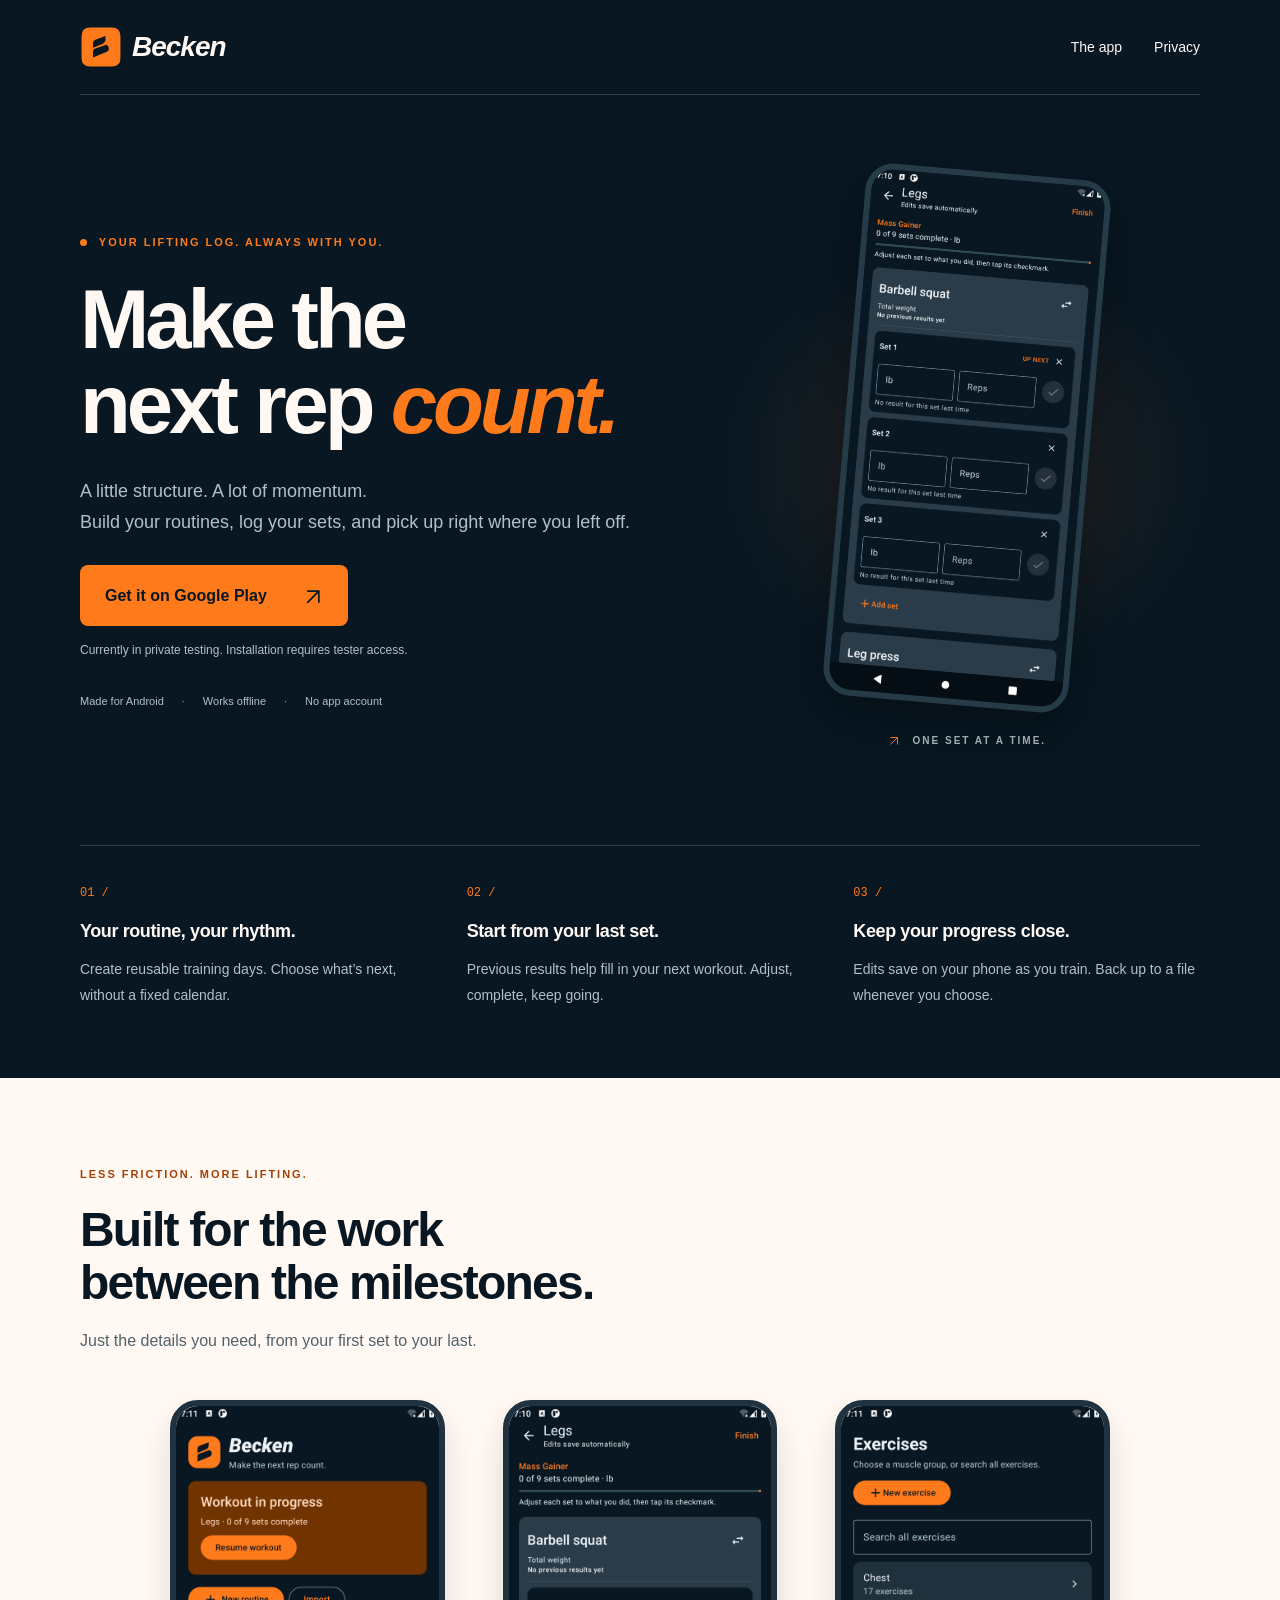
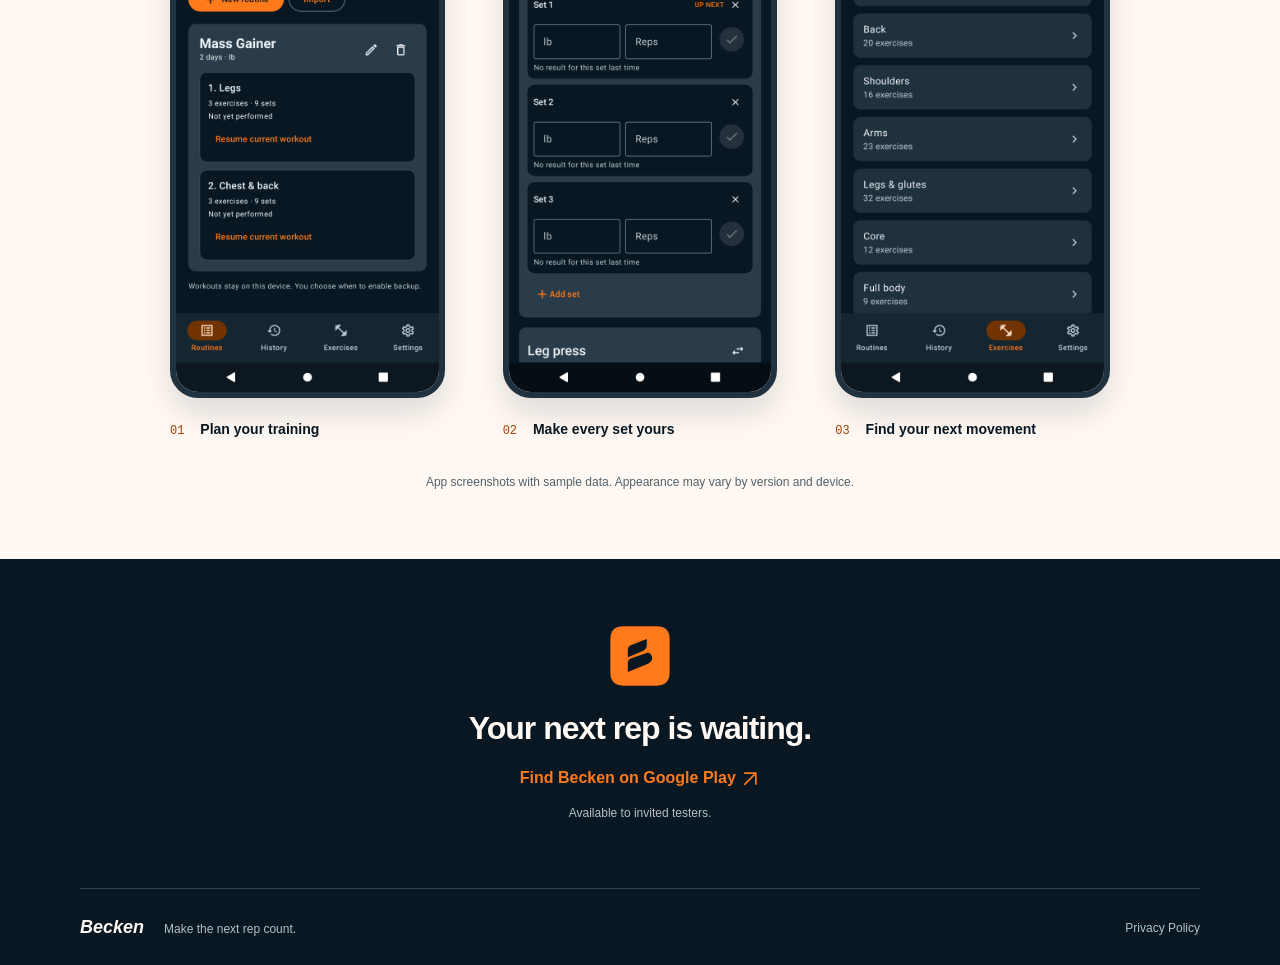
==== index.html @ ecee0c38 "Create branded Becken landing page and privacy policy" ====
<!doctype html>
<html lang="en">
<head>
  <meta charset="utf-8">
  <meta name="viewport" content="width=device-width, initial-scale=1">
  <meta name="theme-color" content="#081722">
  <title>Becken — Make the next rep count.</title>
  <meta name="description" content="Your routines. Your progress. Becken is a native Android lifting log that keeps your training close, even when you're offline.">
  <link rel="canonical" href="https://becken.app/">
  <meta property="og:title" content="Becken — Make the next rep count.">
  <meta property="og:description" content="An offline-first lifting log for Android. Build your routines, log your sets, and pick up where you left off.">
  <meta property="og:type" content="website">
  <meta property="og:url" content="https://becken.app/">
  <meta property="og:image" content="https://becken.app/assets/social.png">
  <link rel="icon" href="assets/logo.svg" type="image/svg+xml">
  <link rel="stylesheet" href="styles.css">
</head>
<body>
  <a class="skip-link" href="#main">Skip to content</a>
  <header class="site-header wrap">
    <a class="brand" href="./" aria-label="Becken home"><img src="assets/logo.svg" width="42" height="42" alt=""><span>Becken</span></a>
    <nav aria-label="Main navigation"><a href="#screenshots">The app</a><a href="privacy/">Privacy</a></nav>
  </header>
  <main id="main">
    <section class="hero wrap" aria-labelledby="headline">
      <div class="hero-copy">
        <p class="eyebrow"><span class="dot"></span> YOUR LIFTING LOG. ALWAYS WITH YOU.</p>
        <h1 id="headline">Make the<br>next rep <em>count.</em></h1>
        <p class="intro">A little structure. A lot of momentum.<br>Build your routines, log your sets, and pick up right where you left off.</p>
        <a class="button" href="https://play.google.com/store/apps/details?id=app.becken.android">Get it on Google Play <span aria-hidden="true"><svg class="arrow" viewBox="0 0 24 24" width="20" height="20" fill="none" stroke="currentColor" stroke-width="2" aria-hidden="true"><path d="M5 19 19 5M5 5h14v14"/></svg></span></a>
        <p class="availability">Currently in private testing. Installation requires tester access.</p>
        <div class="hero-details"><span>Made for Android</span><span>Works offline</span><span>No app account</span></div>
      </div>
      <div class="hero-visual">
        <div class="orbit" aria-hidden="true"></div>
        <img class="phone hero-phone" src="assets/screenshots/workout.png" width="1280" height="2856" alt="Becken workout screen showing barbell squat sets with weight and rep inputs" fetchpriority="high">
        <p class="visual-caption"><span aria-hidden="true"><svg class="arrow" viewBox="0 0 24 24" width="20" height="20" fill="none" stroke="currentColor" stroke-width="2" aria-hidden="true"><path d="M5 19 19 5M5 5h14v14"/></svg></span> ONE SET AT A TIME.</p>
      </div>
    </section>
    <section class="principles wrap" aria-label="Built around your training">
      <div><span class="number">01 /</span><h2>Your routine, your rhythm.</h2><p>Create reusable training days. Choose what’s next, without a fixed calendar.</p></div>
      <div><span class="number">02 /</span><h2>Start from your last set.</h2><p>Previous results help fill in your next workout. Adjust, complete, keep going.</p></div>
      <div><span class="number">03 /</span><h2>Keep your progress close.</h2><p>Edits save on your phone as you train. Back up to a file whenever you choose.</p></div>
    </section>
    <section class="app-section" id="screenshots" aria-labelledby="app-title">
      <div class="wrap">
        <div class="section-heading"><p class="eyebrow">LESS FRICTION. MORE LIFTING.</p><h2 id="app-title">Built for the work<br>between the milestones.</h2><p>Just the details you need, from your first set to your last.</p></div>
        <div class="screenshots">
          <figure><a href="assets/screenshots/routines.png" aria-label="View full-size routines screenshot"><img class="phone" src="assets/screenshots/routines.png" alt="Becken routines screen with reusable training days" width="1280" height="2856" loading="lazy"></a><figcaption><span>01</span> Plan your training</figcaption></figure>
          <figure><a href="assets/screenshots/workout.png" aria-label="View full-size workout screenshot"><img class="phone" src="assets/screenshots/workout.png" alt="Becken workout screen for logging weights and reps, set by set" width="1280" height="2856" loading="lazy"></a><figcaption><span>02</span> Make every set yours</figcaption></figure>
          <figure><a href="assets/screenshots/exercises.png" aria-label="View full-size exercise library screenshot"><img class="phone" src="assets/screenshots/exercises.png" alt="Becken exercise library organized by muscle group" width="1280" height="2856" loading="lazy"></a><figcaption><span>03</span> Find your next movement</figcaption></figure>
        </div>
        <p class="screenshot-note">App screenshots with sample data. Appearance may vary by version and device.</p>
      </div>
    </section>
    <section class="closing wrap"><img src="assets/logo.svg" alt="" width="64" height="64"><h2>Your next rep is waiting.</h2><a class="text-link" href="https://play.google.com/store/apps/details?id=app.becken.android">Find Becken on Google Play <span aria-hidden="true"><svg class="arrow" viewBox="0 0 24 24" width="20" height="20" fill="none" stroke="currentColor" stroke-width="2" aria-hidden="true"><path d="M5 19 19 5M5 5h14v14"/></svg></span></a><p class="availability">Available to invited testers.</p></section>
  </main>
  <footer class="site-footer wrap"><span class="footer-brand">Becken <span>Make the next rep count.</span></span><a href="privacy/">Privacy Policy</a></footer>
</body>
</html>
---- styles.css ----
:root {
  color-scheme:dark;
  --ink:#081722;
  --orange:#ff7a1a;
  --paper:#fff8f3;
  --muted:#b3c0c8;
  --line:#30424e;
  --surface:#10232f;
  font-family:Arial,Helvetica,sans-serif;
  color:var(--paper);
  background:var(--ink);
  font-synthesis:none}

* {
  box-sizing:border-box}
body {
  margin:0}
a {
  color:inherit;
  text-decoration:none}
a:hover {
  text-decoration:underline;
  text-underline-offset:5px}
a:focus-visible {
  outline:3px solid var(--orange);
  outline-offset:6px;
  border-radius:4px}
img {
  max-width:100%;
  height:auto;
  display:block}
.wrap {
  width:min(1120px,calc(100% - 64px));
  margin-inline:auto}
.skip-link {
  position:absolute;
  left:16px;
  top:-100px;
  padding:14px;
  background:var(--orange);
  color:var(--ink);
  z-index:10}
.skip-link:focus {
  top:12px}
.site-header {
  display:flex;
  justify-content:space-between;
  align-items:center;
  padding-block:26px;
  border-bottom:1px solid var(--line)}
.brand {
  display:flex;
  gap:10px;
  align-items:center;
  font-size:28px;
  font-weight:800;
  font-style:italic;
  letter-spacing:-1px}
.site-header nav {
  display:flex;
  gap:32px;
  font-size:14px}
.hero {
  display:grid;
  grid-template-columns:1.3fr 1fr;
  align-items:center;
  gap:48px;
  padding-block:76px 88px}
.eyebrow {
  font-size:11px;
  font-weight:700;
  letter-spacing:2px;
  color:var(--orange);
  line-height:1.8}
.dot {
  display:inline-block;
  width:7px;
  height:7px;
  border-radius:50%;
  background:var(--orange);
  margin-right:7px}
h1 {
  font-size:clamp(54px,6.5vw,84px);
  letter-spacing:-4px;
  line-height:1.02;
  margin:26px 0;
  font-weight:800}
h1 em {
  color:var(--orange)}
.intro {
  color:var(--muted);
  font-size:18px;
  line-height:1.7;
  margin:28px 0}
.button {
  display:inline-flex;
  align-items:center;
  gap:36px;
  background:var(--orange);
  color:var(--ink);
  padding:19px 25px;
  border-radius:8px;
  font-size:16px;
  font-weight:700}
.button:hover {
  background:#ff954a;
  text-decoration:none}
.button span {
  font-size:23px;
  line-height:1}
.availability {
  font-size:12px;
  color:var(--muted);
  line-height:1.7;
  max-width:340px;
  margin:14px 0 0}
.hero-details {
  display:flex;
  flex-wrap:wrap;
  gap:10px 18px;
  margin-top:34px;
  color:var(--muted);
  font-size:11px}
.hero-details span+span:before {
  content:'·';
  padding-right:18px;
  color:var(--orange)}
.hero-visual {
  position:relative;
  display:flex;
  flex-direction:column;
  align-items:center;
  isolation:isolate}
.orbit {
  position:absolute;
  inset:12% -3%;
  background:radial-gradient(ellipse,#ff7a1a25,transparent 70%);
  z-index:-1}
.phone {
  border:6px solid #263b48;
  border-radius:28px;
  box-shadow:0 20px 50px #0005;
  background:var(--ink)}
.hero-phone {
  width:246px;
  transform:rotate(5deg)}
.visual-caption {
  font-size:10px;
  font-weight:700;
  letter-spacing:2px;
  color:var(--muted);
  margin-top:30px}
.visual-caption span {
  color:var(--orange);
  margin-right:8px}
.principles {
  display:grid;
  grid-template-columns:repeat(3,1fr);
  gap:40px;
  padding-block:36px 70px;
  border-top:1px solid var(--line)}
.number {
  color:var(--orange);
  font:12px monospace}
.principles h2 {
  font-size:18px;
  letter-spacing:-.4px;
  margin-top:21px}
.principles p {
  color:var(--muted);
  font-size:14px;
  line-height:1.8;
  margin-bottom:0}
.app-section {
  background:var(--paper);
  color:var(--ink);
  padding:76px 0 55px}
.section-heading .eyebrow {
  color:#a44000}
.section-heading h2 {
  font-size:clamp(32px,4vw,48px);
  line-height:1.12;
  letter-spacing:-1.8px;
  margin:18px 0}
.section-heading>p:last-child {
  color:#52616a;
  line-height:1.6}
.screenshots {
  display:grid;
  grid-template-columns:repeat(3,1fr);
  gap:58px;
  margin-top:46px;
  max-width:940px;
  margin-inline:auto}
.screenshots figure {
  margin:0;
  min-width:0}
.screenshots .phone {
  width:100%;
  border-color:#20323f;
  box-shadow:0 16px 32px #08172220}
.screenshots a {
  display:block;
  border-radius:28px}
.screenshots a:hover {
  transform:translateY(-4px)}
figcaption {
  font-size:14px;
  font-weight:700;
  margin-top:23px}
figcaption span {
  font:12px monospace;
  color:#a44000;
  margin-right:12px}
.screenshot-note {
  font-size:12px;
  color:#52616a;
  text-align:center;
  line-height:1.6;
  margin-top:35px}
.closing {
  display:flex;
  flex-direction:column;
  align-items:center;
  text-align:center;
  padding-block:65px}
.closing h2 {
  font-size:32px;
  letter-spacing:-1px;
  margin:22px 0}
.text-link {
  font-weight:700;
  color:var(--orange)}
.site-footer {
  display:flex;
  justify-content:space-between;
  gap:25px;
  align-items:center;
  border-top:1px solid var(--line);
  padding-block:28px;
  color:var(--muted);
  font-size:12px}
.footer-brand {
  font-size:18px;
  font-style:italic;
  font-weight:700;
  color:var(--paper)}
.footer-brand span {
  font-size:12px;
  font-weight:400;
  font-style:normal;
  margin-left:15px;
  color:var(--muted)}
.policy {
  max-width:740px;
  padding-block:65px 80px}
.policy h1 {
  font-size:clamp(40px,6vw,60px);
  letter-spacing:-2px}
.policy .lede {
  font-size:20px;
  line-height:1.6;
  color:var(--paper)}
.policy h2 {
  font-size:23px;
  margin:38px 0 12px;
  letter-spacing:-.5px}
.policy p,.policy li {
  font-size:16px;
  color:var(--muted);
  line-height:1.8}
.policy ul {
  padding-left:22px}
.policy a {
  color:var(--orange);
  text-decoration:underline;
  text-underline-offset:3px}
.policy .updated {
  font-size:13px}
.policy .summary {
  border-left:3px solid var(--orange);
  padding:4px 22px;
  margin:30px 0;
  background:var(--surface)}

@media(max-width:760px) {
  .wrap {
  width:calc(100% - 40px)}
.site-header {
  padding-block:20px}
.site-header nav {
  gap:22px}
.hero {
  gap:36px;
  grid-template-columns:1fr;
  padding-block:48px}
.hero-copy {
  max-width:520px}
h1 {
  letter-spacing:-2.5px}
.hero-visual {
  padding-top:12px}
.hero-phone {
  width:230px}
.orbit {
  inset:0}
.principles {
  grid-template-columns:1fr;
  gap:28px;
  padding-block:32px 45px}
.principles h2 {
  margin-top:12px}
.principles p {
  max-width:480px}
.app-section {
  padding-block:45px}
.screenshots {
  gap:20px;
  grid-template-columns:1fr;
  max-width:290px}
.screenshots figure {
  margin-bottom:26px}
.site-footer {
  align-items:flex-start}
.footer-brand span {
  display:block;
  margin:8px 0 0}
.closing h2 {
  font-size:28px}
.policy {
  padding-block:38px 50px}
}

@media(prefers-reduced-motion:reduce) {
  .hero-phone {
  transform:none}
.screenshots a:hover {
  transform:none}
}


.arrow { display: inline-block; vertical-align: middle; }
.visual-caption .arrow { width: 12px; height: 12px; }
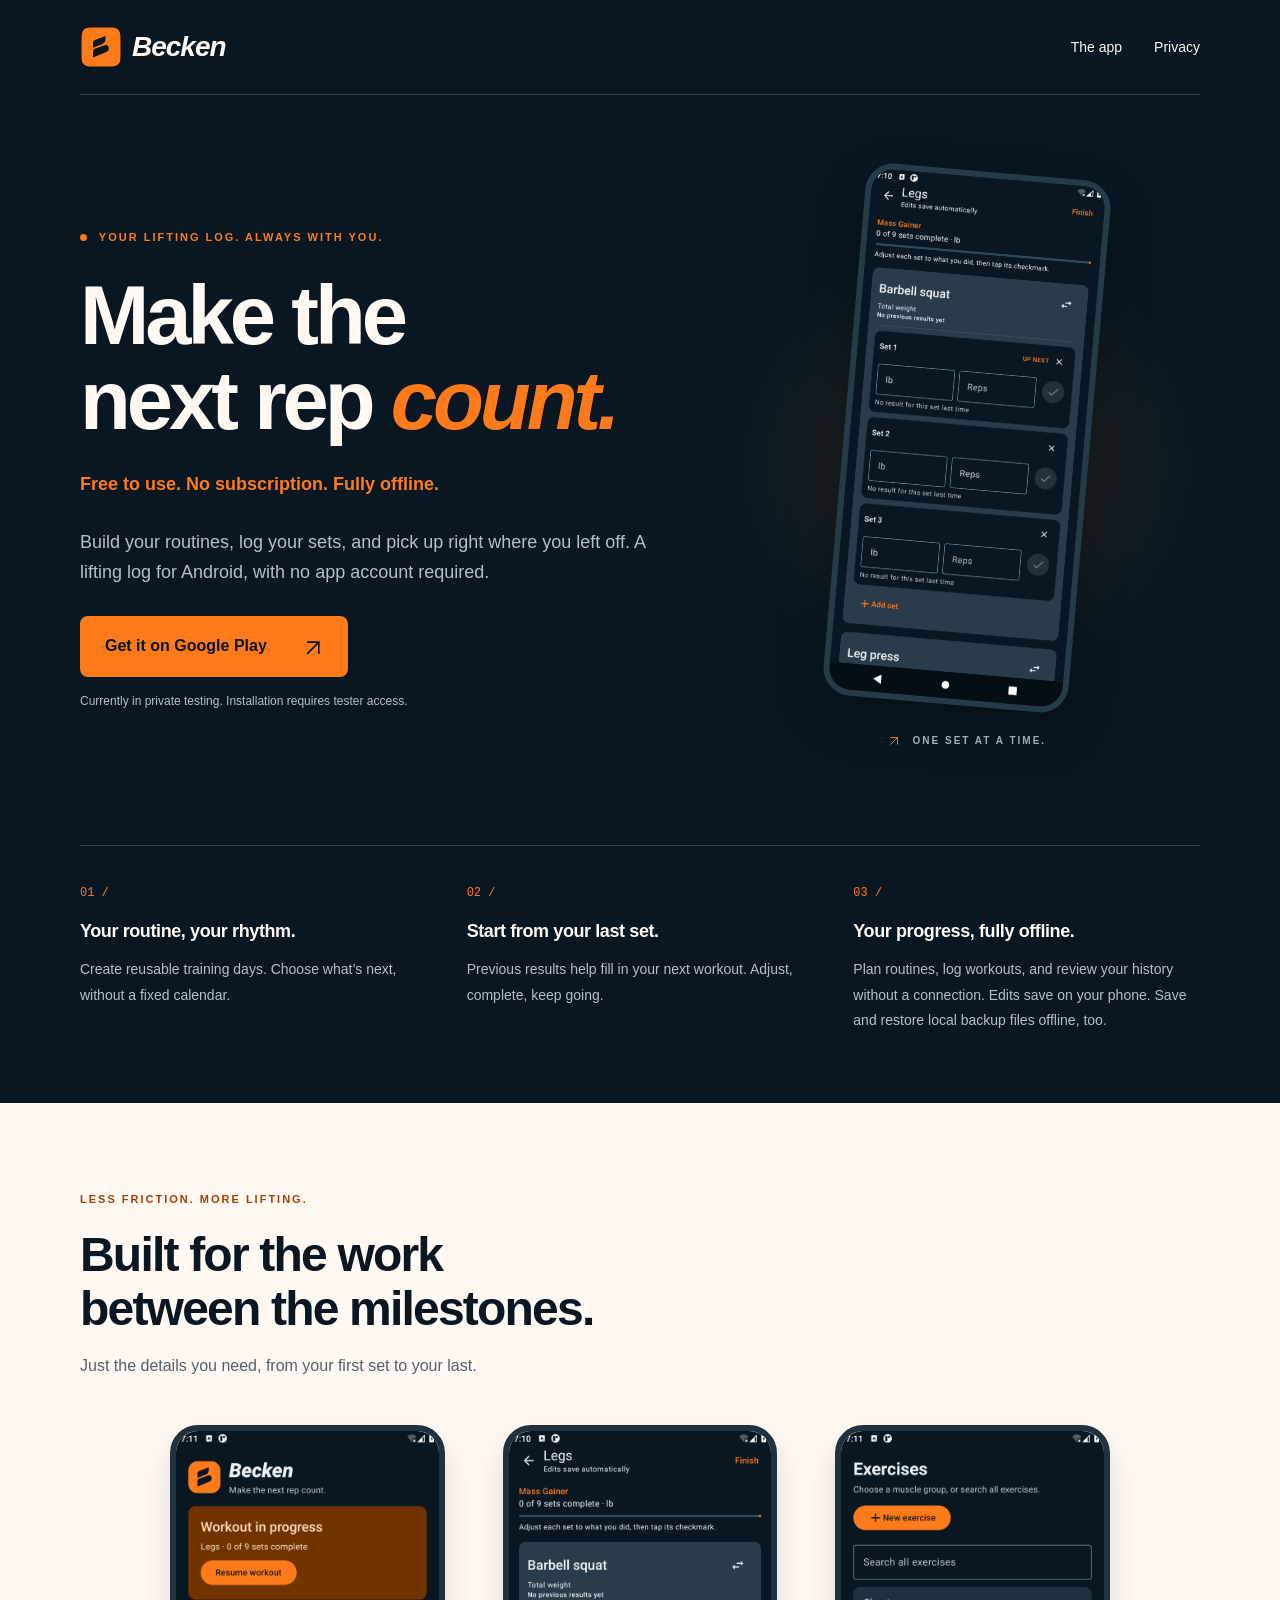
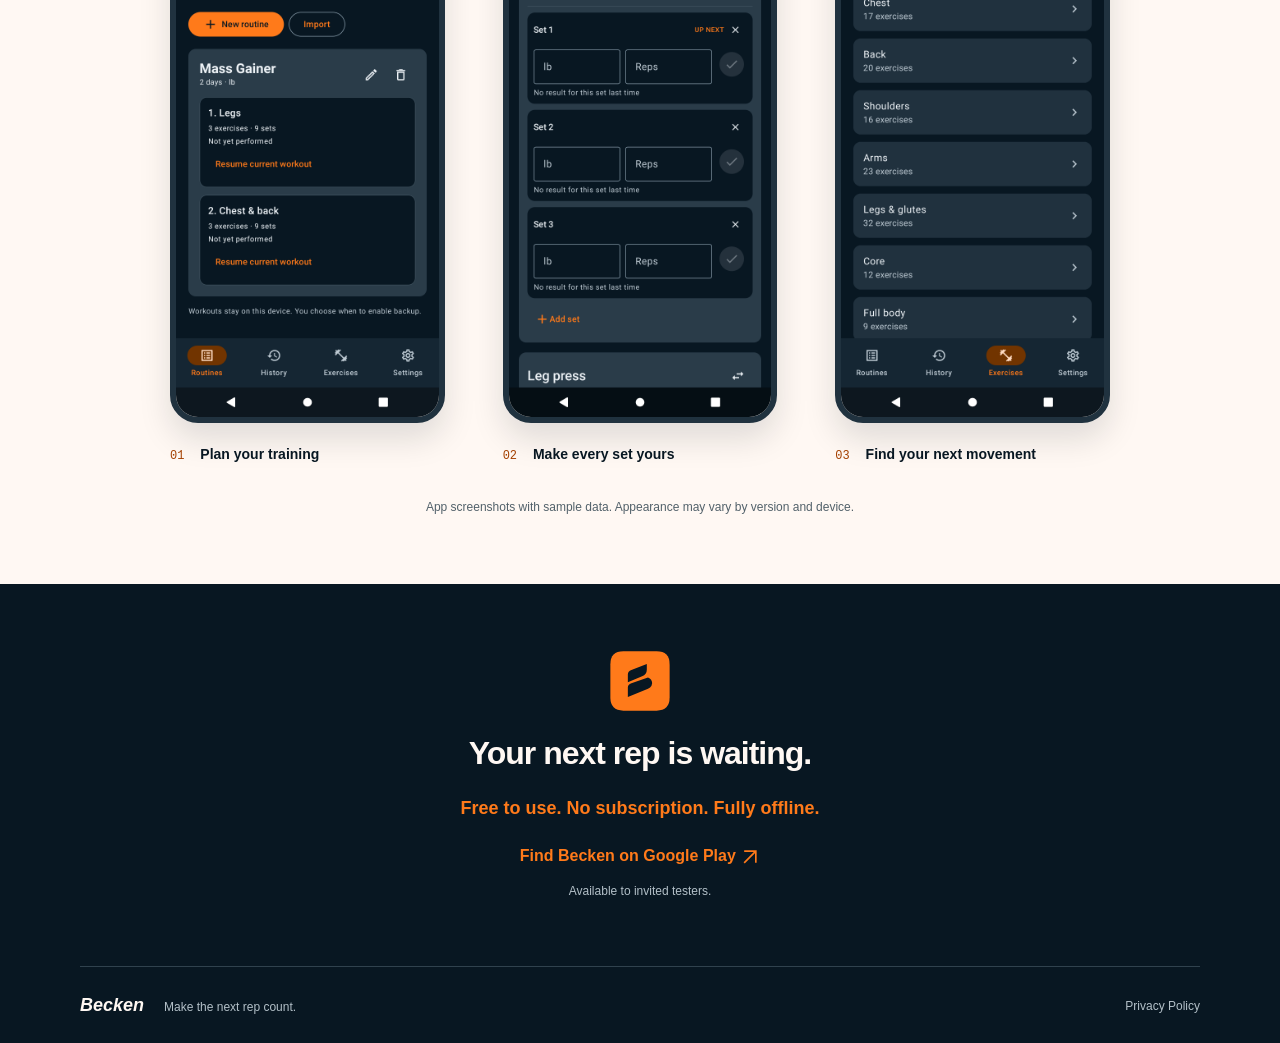
==== commit ad56419b: "Highlight free use and fully offline training" ====
--- a/index.html
+++ b/index.html
@@ -5,10 +5,10 @@
   <meta name="viewport" content="width=device-width, initial-scale=1">
   <meta name="theme-color" content="#081722">
   <title>Becken — Make the next rep count.</title>
-  <meta name="description" content="Your routines. Your progress. Becken is a native Android lifting log that keeps your training close, even when you're offline.">
+  <meta name="description" content="Becken is a free Android lifting log. No subscription. Fully offline. Build routines, log sets, and review your progress without an app account.">
   <link rel="canonical" href="https://becken.app/">
   <meta property="og:title" content="Becken — Make the next rep count.">
-  <meta property="og:description" content="An offline-first lifting log for Android. Build your routines, log your sets, and pick up where you left off.">
+  <meta property="og:description" content="Becken is a free Android lifting log. No subscription. Fully offline. Build routines, log sets, and review your progress without an app account.">
   <meta property="og:type" content="website">
   <meta property="og:url" content="https://becken.app/">
   <meta property="og:image" content="https://becken.app/assets/social.png">
@@ -26,10 +26,10 @@
       <div class="hero-copy">
         <p class="eyebrow"><span class="dot"></span> YOUR LIFTING LOG. ALWAYS WITH YOU.</p>
         <h1 id="headline">Make the<br>next rep <em>count.</em></h1>
-        <p class="intro">A little structure. A lot of momentum.<br>Build your routines, log your sets, and pick up right where you left off.</p>
+        <p class="promise">Free to use. No subscription. Fully offline.</p>
+        <p class="intro">Build your routines, log your sets, and pick up right where you left off. A lifting log for Android, with no app account required.</p>
         <a class="button" href="https://play.google.com/store/apps/details?id=app.becken.android">Get it on Google Play <span aria-hidden="true"><svg class="arrow" viewBox="0 0 24 24" width="20" height="20" fill="none" stroke="currentColor" stroke-width="2" aria-hidden="true"><path d="M5 19 19 5M5 5h14v14"/></svg></span></a>
         <p class="availability">Currently in private testing. Installation requires tester access.</p>
-        <div class="hero-details"><span>Made for Android</span><span>Works offline</span><span>No app account</span></div>
       </div>
       <div class="hero-visual">
         <div class="orbit" aria-hidden="true"></div>
@@ -40,7 +40,7 @@
     <section class="principles wrap" aria-label="Built around your training">
       <div><span class="number">01 /</span><h2>Your routine, your rhythm.</h2><p>Create reusable training days. Choose what’s next, without a fixed calendar.</p></div>
       <div><span class="number">02 /</span><h2>Start from your last set.</h2><p>Previous results help fill in your next workout. Adjust, complete, keep going.</p></div>
-      <div><span class="number">03 /</span><h2>Keep your progress close.</h2><p>Edits save on your phone as you train. Back up to a file whenever you choose.</p></div>
+      <div><span class="number">03 /</span><h2>Your progress, fully offline.</h2><p>Plan routines, log workouts, and review your history without a connection. Edits save on your phone. Save and restore local backup files offline, too.</p></div>
     </section>
     <section class="app-section" id="screenshots" aria-labelledby="app-title">
       <div class="wrap">
@@ -53,7 +53,7 @@
         <p class="screenshot-note">App screenshots with sample data. Appearance may vary by version and device.</p>
       </div>
     </section>
-    <section class="closing wrap"><img src="assets/logo.svg" alt="" width="64" height="64"><h2>Your next rep is waiting.</h2><a class="text-link" href="https://play.google.com/store/apps/details?id=app.becken.android">Find Becken on Google Play <span aria-hidden="true"><svg class="arrow" viewBox="0 0 24 24" width="20" height="20" fill="none" stroke="currentColor" stroke-width="2" aria-hidden="true"><path d="M5 19 19 5M5 5h14v14"/></svg></span></a><p class="availability">Available to invited testers.</p></section>
+    <section class="closing wrap"><img src="assets/logo.svg" alt="" width="64" height="64"><h2>Your next rep is waiting.</h2><p class="promise">Free to use. No subscription. Fully offline.</p><a class="text-link" href="https://play.google.com/store/apps/details?id=app.becken.android">Find Becken on Google Play <span aria-hidden="true"><svg class="arrow" viewBox="0 0 24 24" width="20" height="20" fill="none" stroke="currentColor" stroke-width="2" aria-hidden="true"><path d="M5 19 19 5M5 5h14v14"/></svg></span></a><p class="availability">Available to invited testers.</p></section>
   </main>
   <footer class="site-footer wrap"><span class="footer-brand">Becken <span>Make the next rep count.</span></span><a href="privacy/">Privacy Policy</a></footer>
 </body>
--- a/styles.css
+++ b/styles.css
@@ -87,6 +87,12 @@
   font-weight:800}
 h1 em {
   color:var(--orange)}
+.promise {
+  color:var(--orange);
+  font-size:18px;
+  font-weight:700;
+  line-height:1.6;
+  margin:0 0 24px}
 .intro {
   color:var(--muted);
   font-size:18px;
@@ -114,17 +120,6 @@
   line-height:1.7;
   max-width:340px;
   margin:14px 0 0}
-.hero-details {
-  display:flex;
-  flex-wrap:wrap;
-  gap:10px 18px;
-  margin-top:34px;
-  color:var(--muted);
-  font-size:11px}
-.hero-details span+span:before {
-  content:'·';
-  padding-right:18px;
-  color:var(--orange)}
 .hero-visual {
   position:relative;
   display:flex;
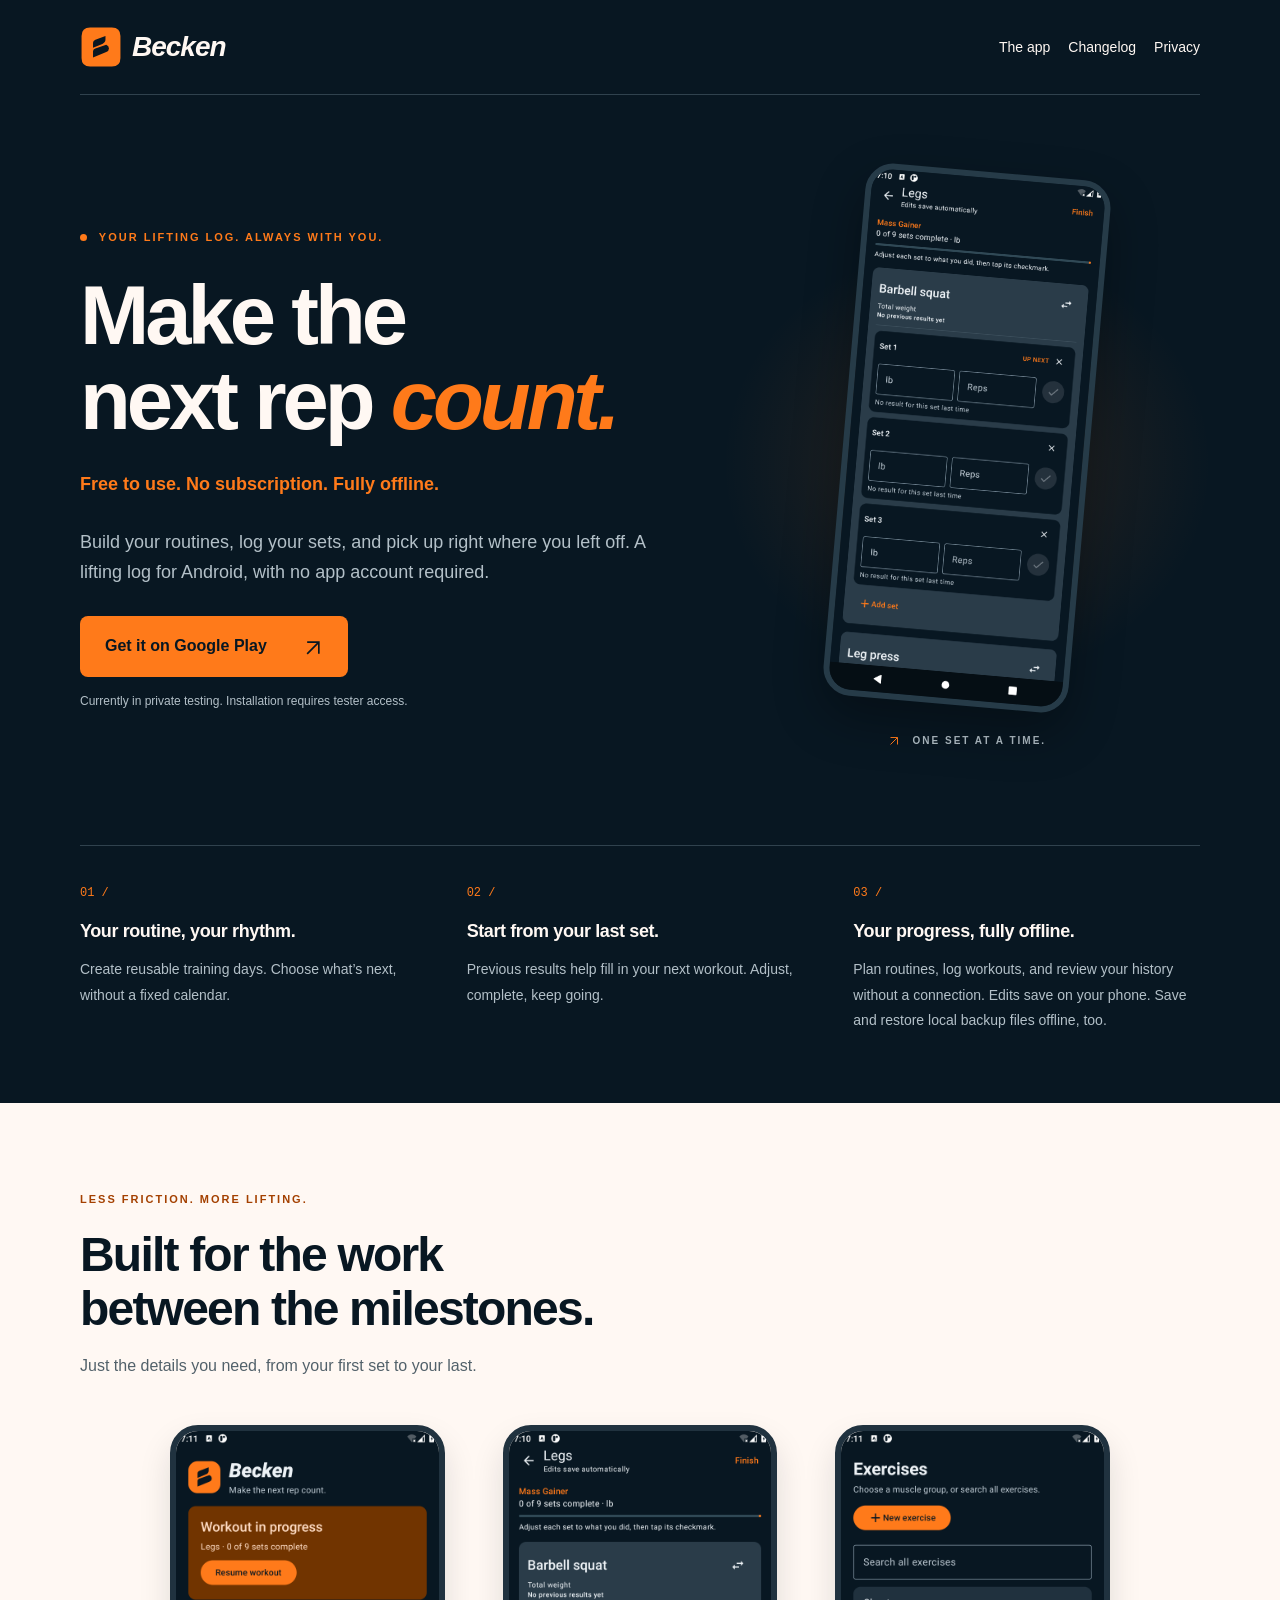
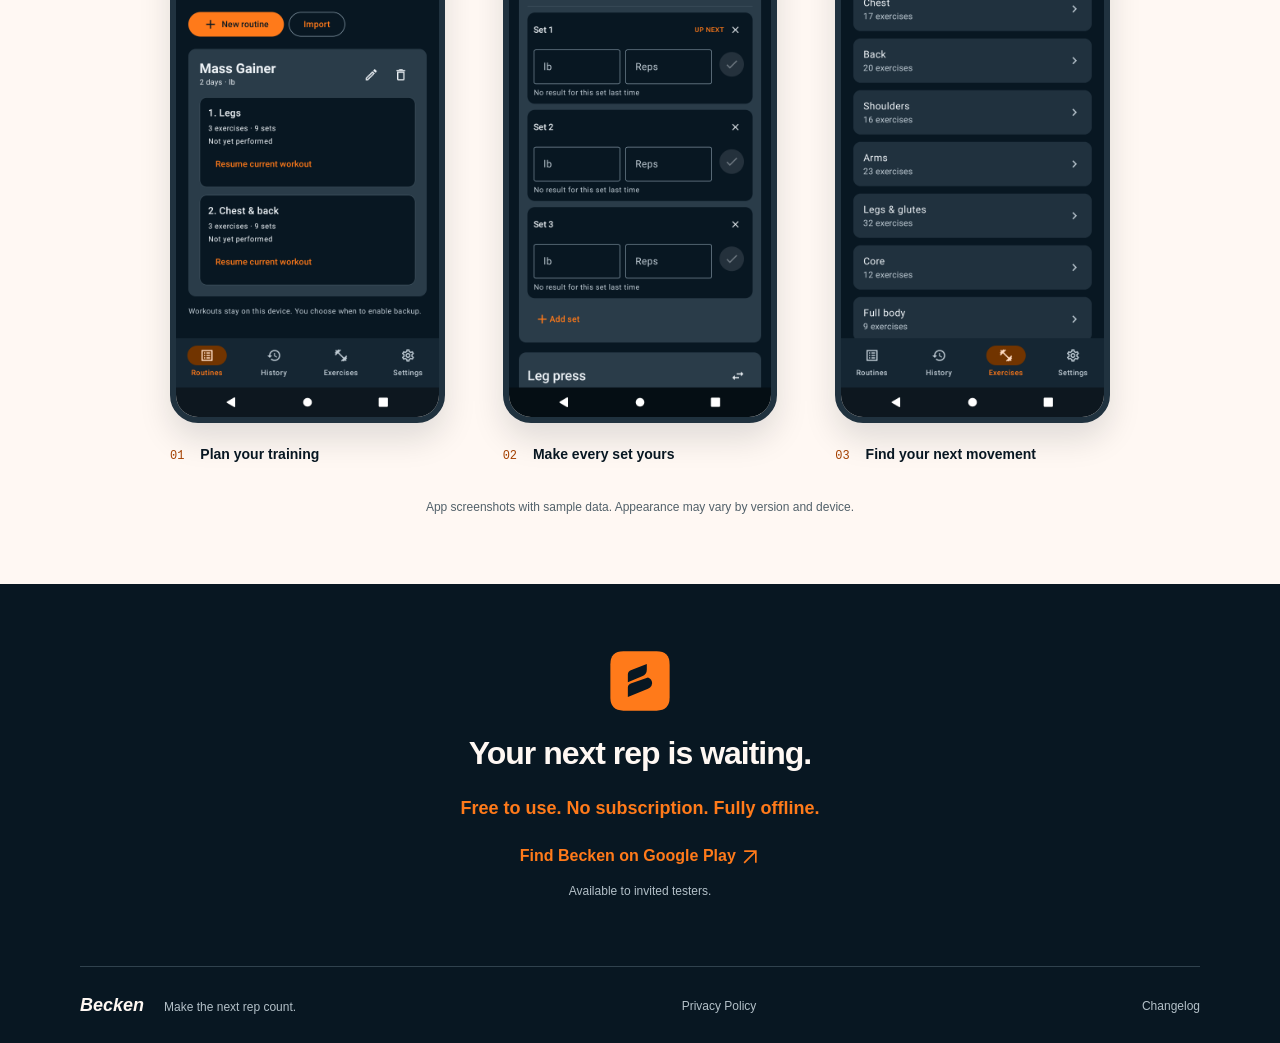
==== commit 092820d9: "Add public Becken version history and PR workflow guidance" ====
--- a/index.html
+++ b/index.html
@@ -19,7 +19,7 @@
   <a class="skip-link" href="#main">Skip to content</a>
   <header class="site-header wrap">
     <a class="brand" href="./" aria-label="Becken home"><img src="assets/logo.svg" width="42" height="42" alt=""><span>Becken</span></a>
-    <nav aria-label="Main navigation"><a href="#screenshots">The app</a><a href="privacy/">Privacy</a></nav>
+    <nav aria-label="Main navigation"><a href="#screenshots">The app</a><a href="changelog/">Changelog</a><a href="privacy/">Privacy</a></nav>
   </header>
   <main id="main">
     <section class="hero wrap" aria-labelledby="headline">
@@ -55,6 +55,6 @@
     </section>
     <section class="closing wrap"><img src="assets/logo.svg" alt="" width="64" height="64"><h2>Your next rep is waiting.</h2><p class="promise">Free to use. No subscription. Fully offline.</p><a class="text-link" href="https://play.google.com/store/apps/details?id=app.becken.android">Find Becken on Google Play <span aria-hidden="true"><svg class="arrow" viewBox="0 0 24 24" width="20" height="20" fill="none" stroke="currentColor" stroke-width="2" aria-hidden="true"><path d="M5 19 19 5M5 5h14v14"/></svg></span></a><p class="availability">Available to invited testers.</p></section>
   </main>
-  <footer class="site-footer wrap"><span class="footer-brand">Becken <span>Make the next rep count.</span></span><a href="privacy/">Privacy Policy</a></footer>
+  <footer class="site-footer wrap"><span class="footer-brand">Becken <span>Make the next rep count.</span></span><a href="privacy/">Privacy Policy</a><a href="changelog/">Changelog</a></footer>
 </body>
 </html>
--- a/styles.css
+++ b/styles.css
@@ -336,3 +336,31 @@
 
 .arrow { display: inline-block; vertical-align: middle; }
 .visual-caption .arrow { width: 12px; height: 12px; }
+
+/* Version history shares the landing page's Momentum palette and type. */
+.site-header { flex-wrap:wrap; gap:18px; }
+.site-header nav,.site-footer nav { display:flex; flex-wrap:wrap; gap:18px; }
+.site-header [aria-current="page"] { color:var(--orange); }
+.site-footer { flex-wrap:wrap; }
+.history { max-width:840px; padding-block:64px 40px; }
+.history h1 { font-size:clamp(46px,7vw,72px); letter-spacing:-2.5px; }
+.history .intro { max-width:580px; }
+.history-note { color:var(--muted); font-size:14px; line-height:1.7; max-width:640px; }
+.version-index { margin-block:32px; border-block:1px solid var(--line); padding-block:18px; }
+.version-index summary { cursor:pointer; font-size:14px; font-weight:700; }
+.version-index summary:focus-visible { outline:3px solid var(--orange); outline-offset:6px; }
+.version-index nav { display:flex; flex-wrap:wrap; gap:10px; margin-top:20px; }
+.version-index nav a { padding:8px 12px; border:1px solid var(--line); border-radius:6px; font-size:14px; }
+.release { padding-block:32px; border-bottom:1px solid var(--line); scroll-margin-top:24px; overflow-wrap:anywhere; }
+.release.upcoming { padding:24px; background:var(--surface); border:1px solid var(--line); border-left:3px solid var(--orange); border-radius:8px; }
+.release-meta { display:flex; flex-wrap:wrap; gap:10px 16px; align-items:center; color:var(--muted); font-size:12px; line-height:1.6; margin:0; }
+.version-badge { color:var(--orange); font-weight:700; font-size:14px; font-variant-numeric:tabular-nums; }
+.release h2 { font-size:clamp(22px,3vw,28px); line-height:1.3; letter-spacing:-.6px; margin:16px 0 24px; }
+.change-section h3 { color:var(--orange); font-size:12px; letter-spacing:1px; text-transform:uppercase; margin:24px 0 10px; }
+.change-section ul { padding-left:21px; margin:0; color:var(--muted); line-height:1.8; font-size:16px; }
+.change-section li + li { margin-top:8px; }
+.back-to-top { color:var(--orange); margin-block:32px; font-size:14px; }
+@media(max-width:760px) {
+  .history { padding-top:36px; }
+  .release.upcoming { padding:20px; }
+}
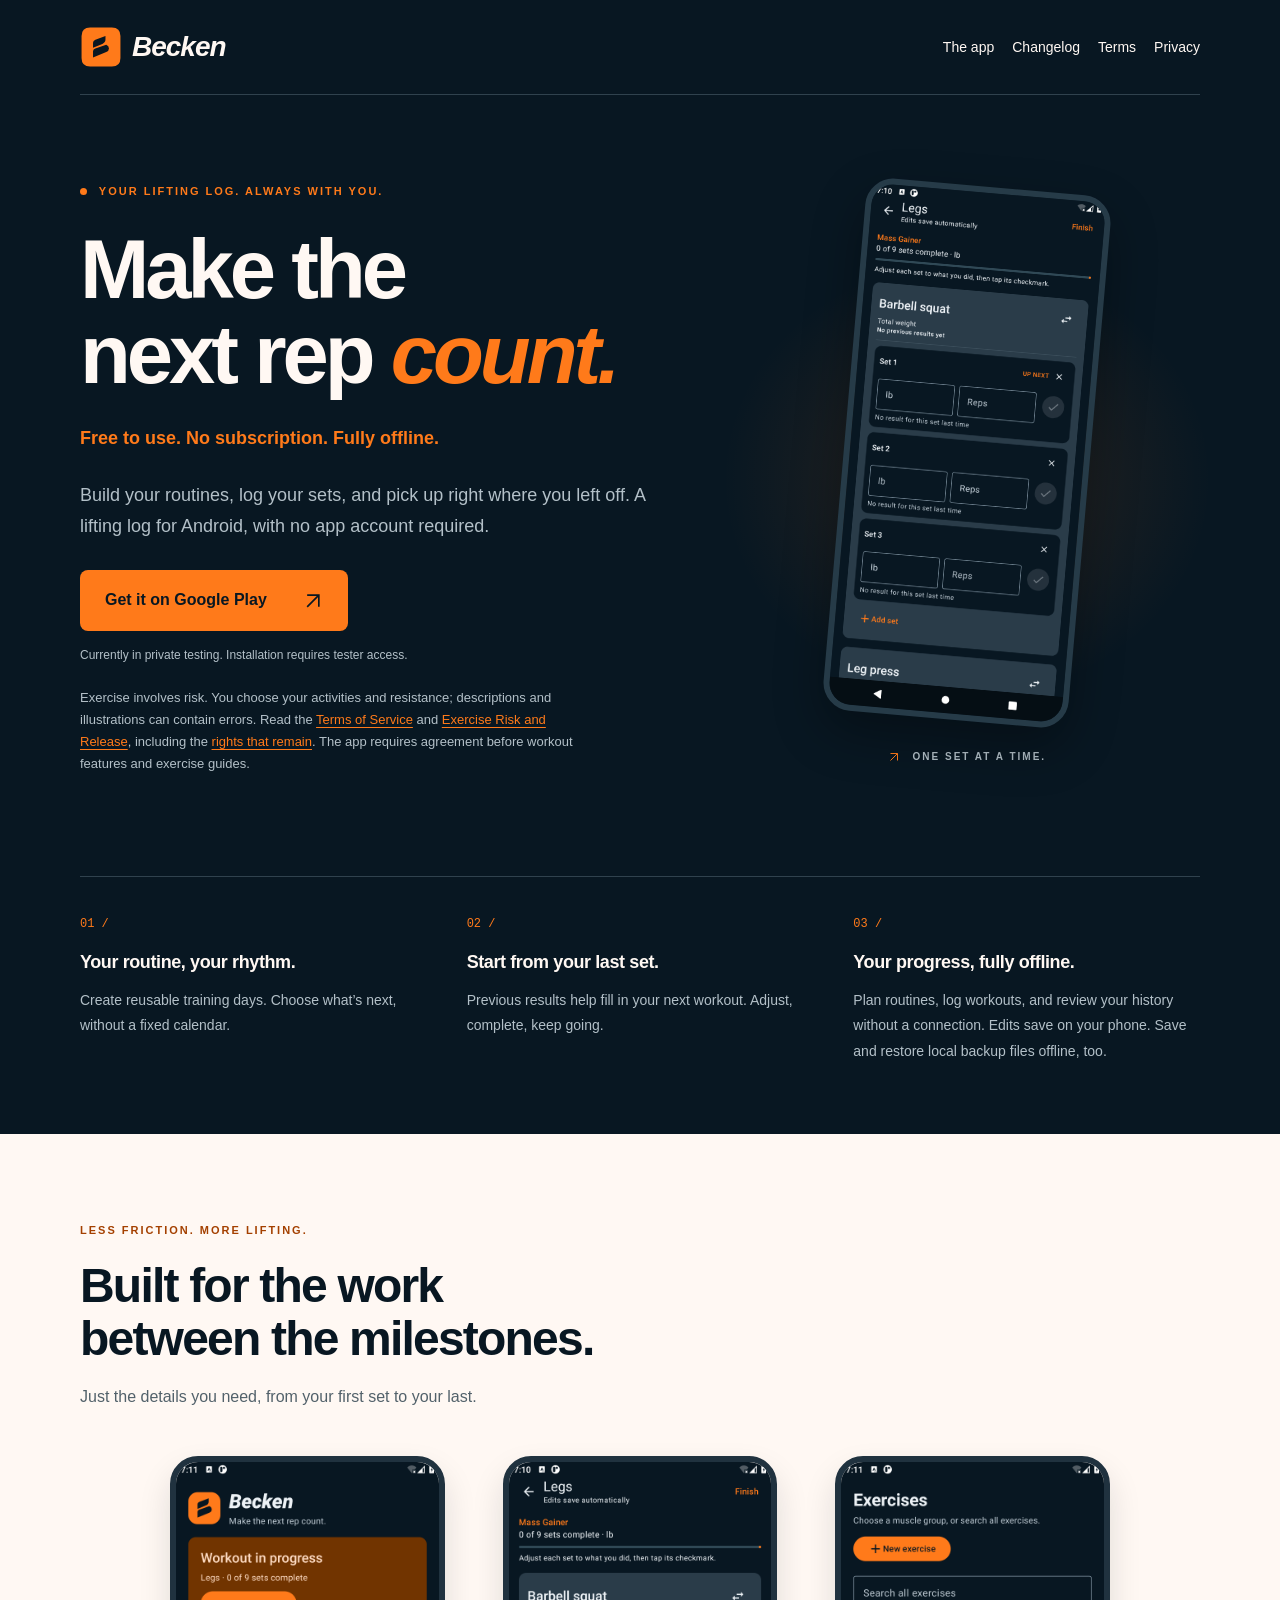
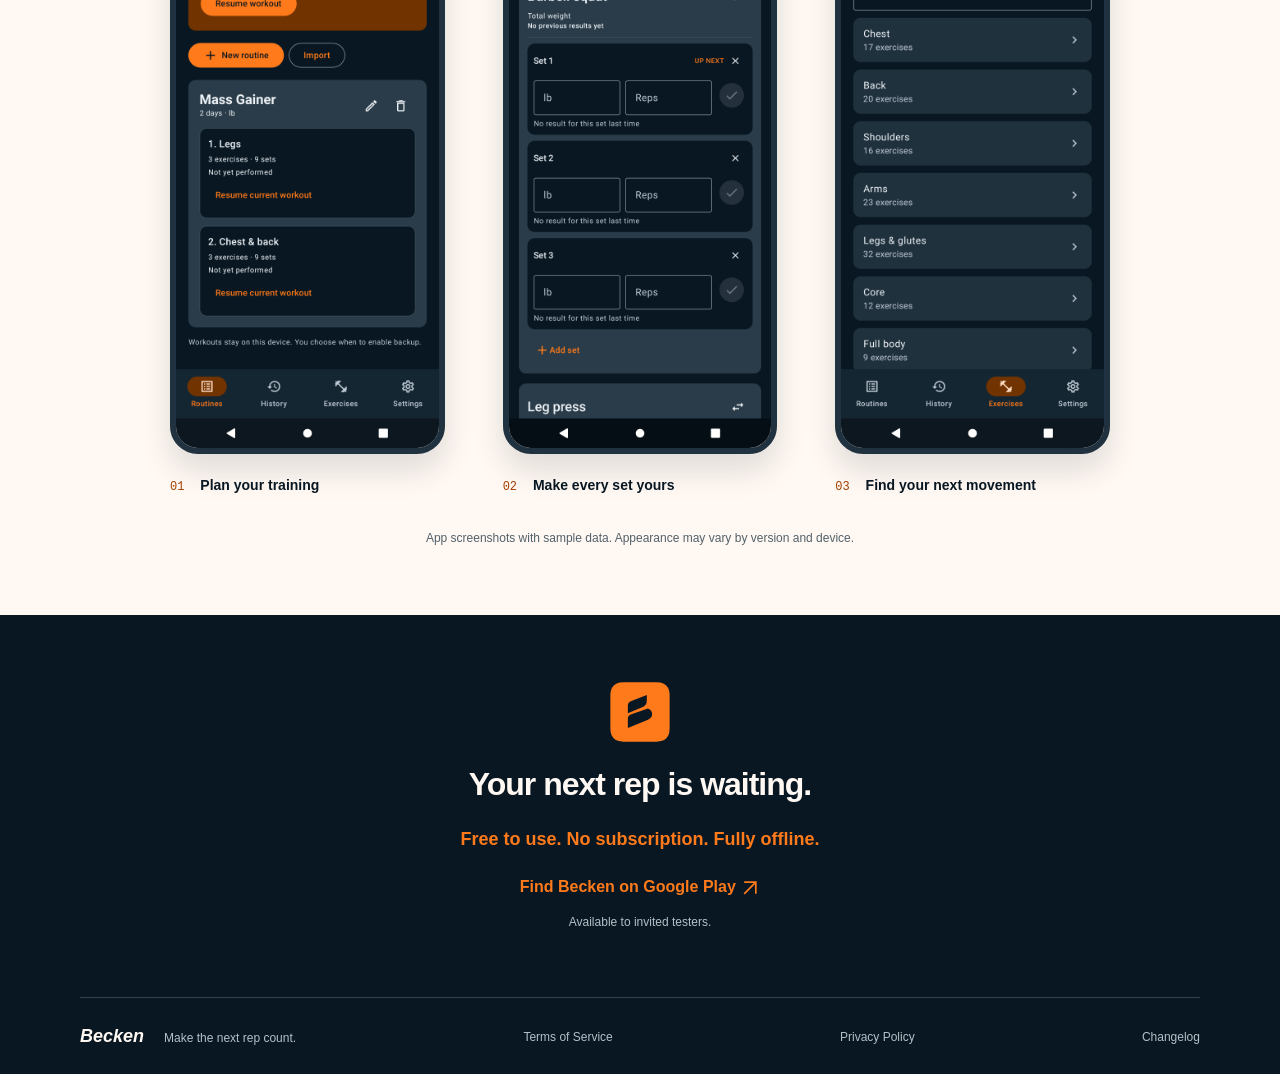
==== commit c46a9428: "feat: prepare terms navigation and legal export checks" ====
--- a/index.html
+++ b/index.html
@@ -19,7 +19,7 @@
   <a class="skip-link" href="#main">Skip to content</a>
   <header class="site-header wrap">
     <a class="brand" href="./" aria-label="Becken home"><img src="assets/logo.svg" width="42" height="42" alt=""><span>Becken</span></a>
-    <nav aria-label="Main navigation"><a href="#screenshots">The app</a><a href="changelog/">Changelog</a><a href="privacy/">Privacy</a></nav>
+    <nav aria-label="Main navigation"><a href="#screenshots">The app</a><a href="changelog/">Changelog</a><a href="terms/">Terms</a><a href="privacy/">Privacy</a></nav>
   </header>
   <main id="main">
     <section class="hero wrap" aria-labelledby="headline">
@@ -30,6 +30,7 @@
         <p class="intro">Build your routines, log your sets, and pick up right where you left off. A lifting log for Android, with no app account required.</p>
         <a class="button" href="https://play.google.com/store/apps/details?id=app.becken.android">Get it on Google Play <span aria-hidden="true"><svg class="arrow" viewBox="0 0 24 24" width="20" height="20" fill="none" stroke="currentColor" stroke-width="2" aria-hidden="true"><path d="M5 19 19 5M5 5h14v14"/></svg></span></a>
         <p class="availability">Currently in private testing. Installation requires tester access.</p>
+        <p class="safety-note">Exercise involves risk. You choose your activities and resistance; descriptions and illustrations can contain errors. Read the <a href="terms/">Terms of Service</a> and <a href="terms/#exercise-risk-and-release">Exercise Risk and Release</a>, including the <a href="terms/#rights-that-remain">rights that remain</a>. The app requires agreement before workout features and exercise guides.</p>
       </div>
       <div class="hero-visual">
         <div class="orbit" aria-hidden="true"></div>
@@ -55,6 +56,6 @@
     </section>
     <section class="closing wrap"><img src="assets/logo.svg" alt="" width="64" height="64"><h2>Your next rep is waiting.</h2><p class="promise">Free to use. No subscription. Fully offline.</p><a class="text-link" href="https://play.google.com/store/apps/details?id=app.becken.android">Find Becken on Google Play <span aria-hidden="true"><svg class="arrow" viewBox="0 0 24 24" width="20" height="20" fill="none" stroke="currentColor" stroke-width="2" aria-hidden="true"><path d="M5 19 19 5M5 5h14v14"/></svg></span></a><p class="availability">Available to invited testers.</p></section>
   </main>
-  <footer class="site-footer wrap"><span class="footer-brand">Becken <span>Make the next rep count.</span></span><a href="privacy/">Privacy Policy</a><a href="changelog/">Changelog</a></footer>
+  <footer class="site-footer wrap"><span class="footer-brand">Becken <span>Make the next rep count.</span></span><a href="terms/">Terms of Service</a><a href="privacy/">Privacy Policy</a><a href="changelog/">Changelog</a></footer>
 </body>
 </html>
--- a/styles.css
+++ b/styles.css
@@ -277,6 +277,26 @@
   padding:4px 22px;
   margin:30px 0;
   background:var(--surface)}
+
+.safety-note { color:var(--muted); font-size:13px; line-height:1.7; max-width:520px; margin-top:22px; }
+.safety-note a { color:var(--orange); text-decoration:underline; text-underline-offset:3px; }
+.policy { overflow-wrap:anywhere; }
+.policy section { scroll-margin-top:24px; }
+.policy .legal-important { margin-block:28px; padding:4px 20px 16px; border:1px solid var(--orange); border-radius:8px; background:var(--surface); }
+.policy .legal-important h2 { margin-top:20px; }
+.policy .legal-important p { color:var(--paper); }
+.legal-contents { border-block:1px solid var(--line); margin-block:28px; padding-block:12px; }
+.legal-contents li + li { margin-top:8px; }
+
+@media print {
+  body { background:#fff; color:#000; }
+  .site-header,.site-footer,.skip-link,.legal-contents { display:none; }
+  .policy { width:100%; max-width:none; padding:0; }
+  .policy p,.policy li,.policy a,.policy .legal-important p { color:#000; }
+  .policy .summary,.policy .legal-important { background:transparent; border-color:#000; }
+  .policy h1 { font-size:28pt; }
+  .policy h2 { font-size:16pt; break-after:avoid; }
+}
 
 @media(max-width:760px) {
   .wrap {
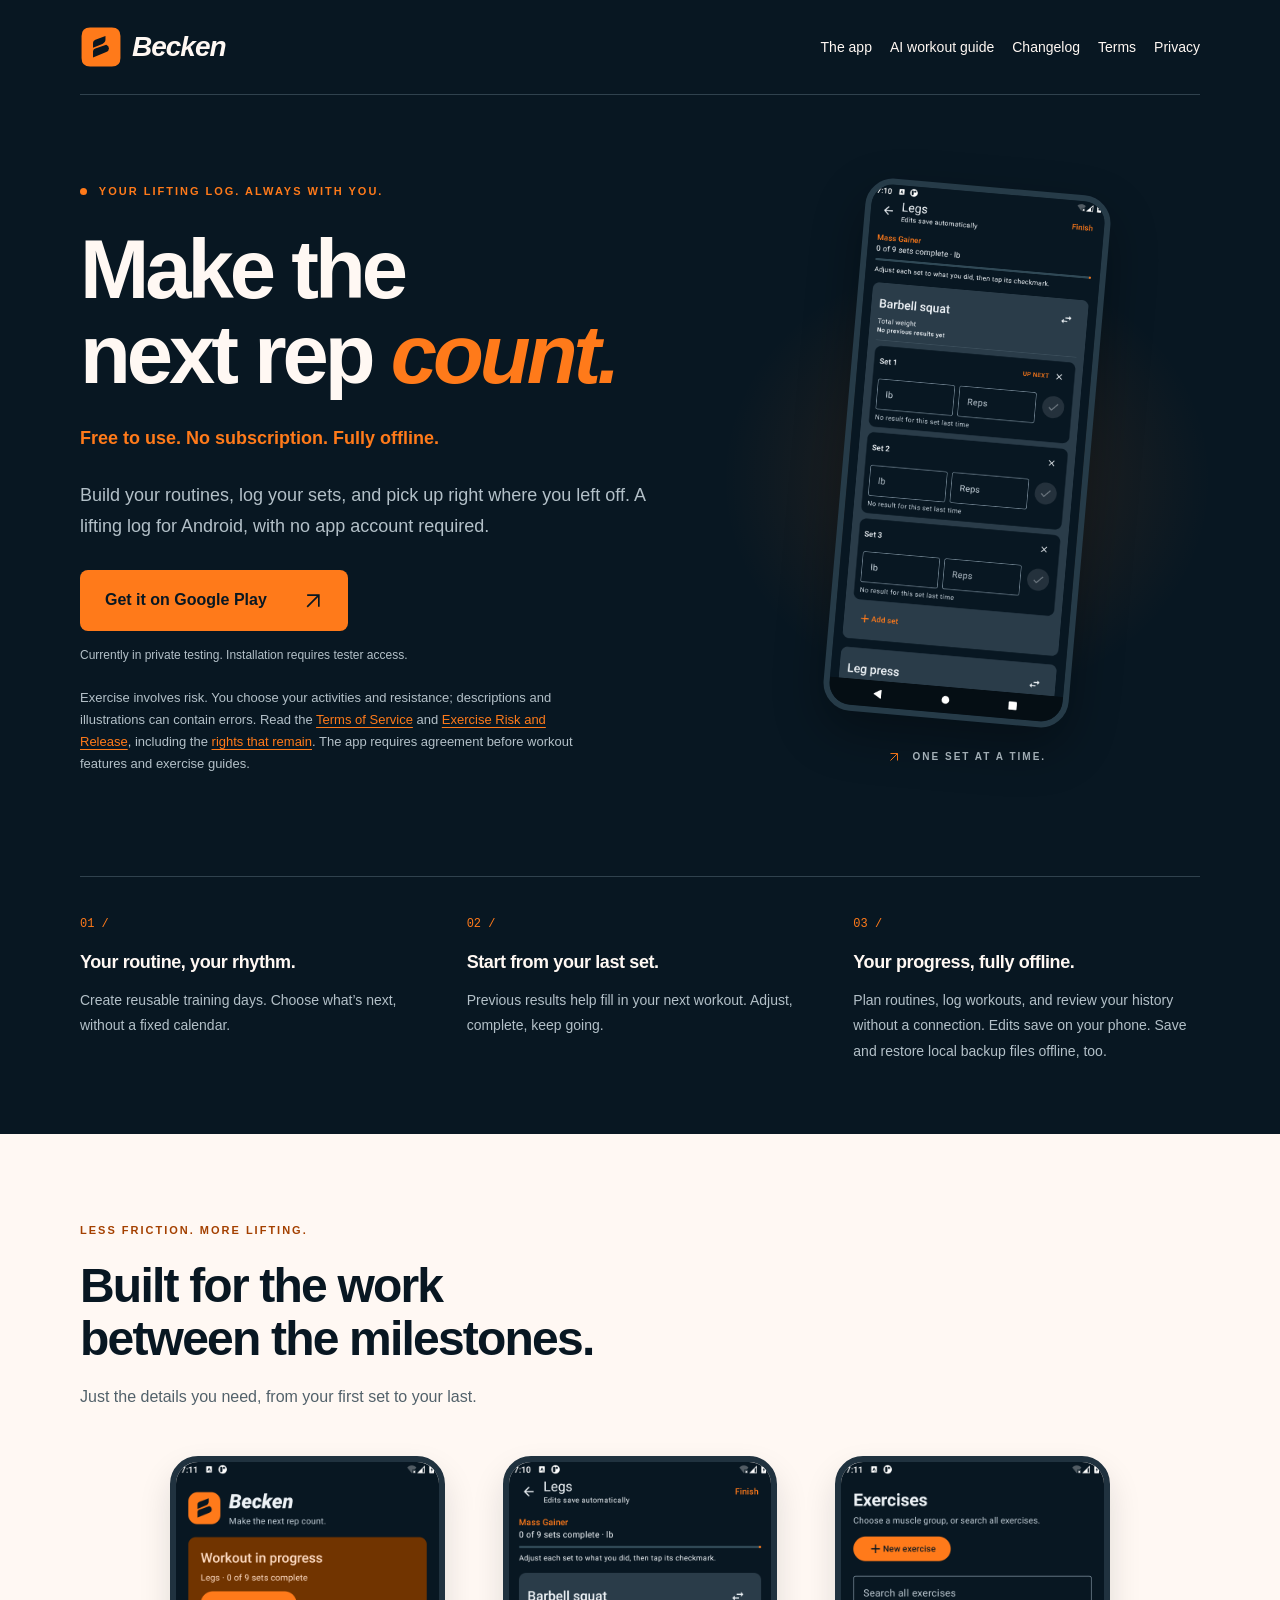
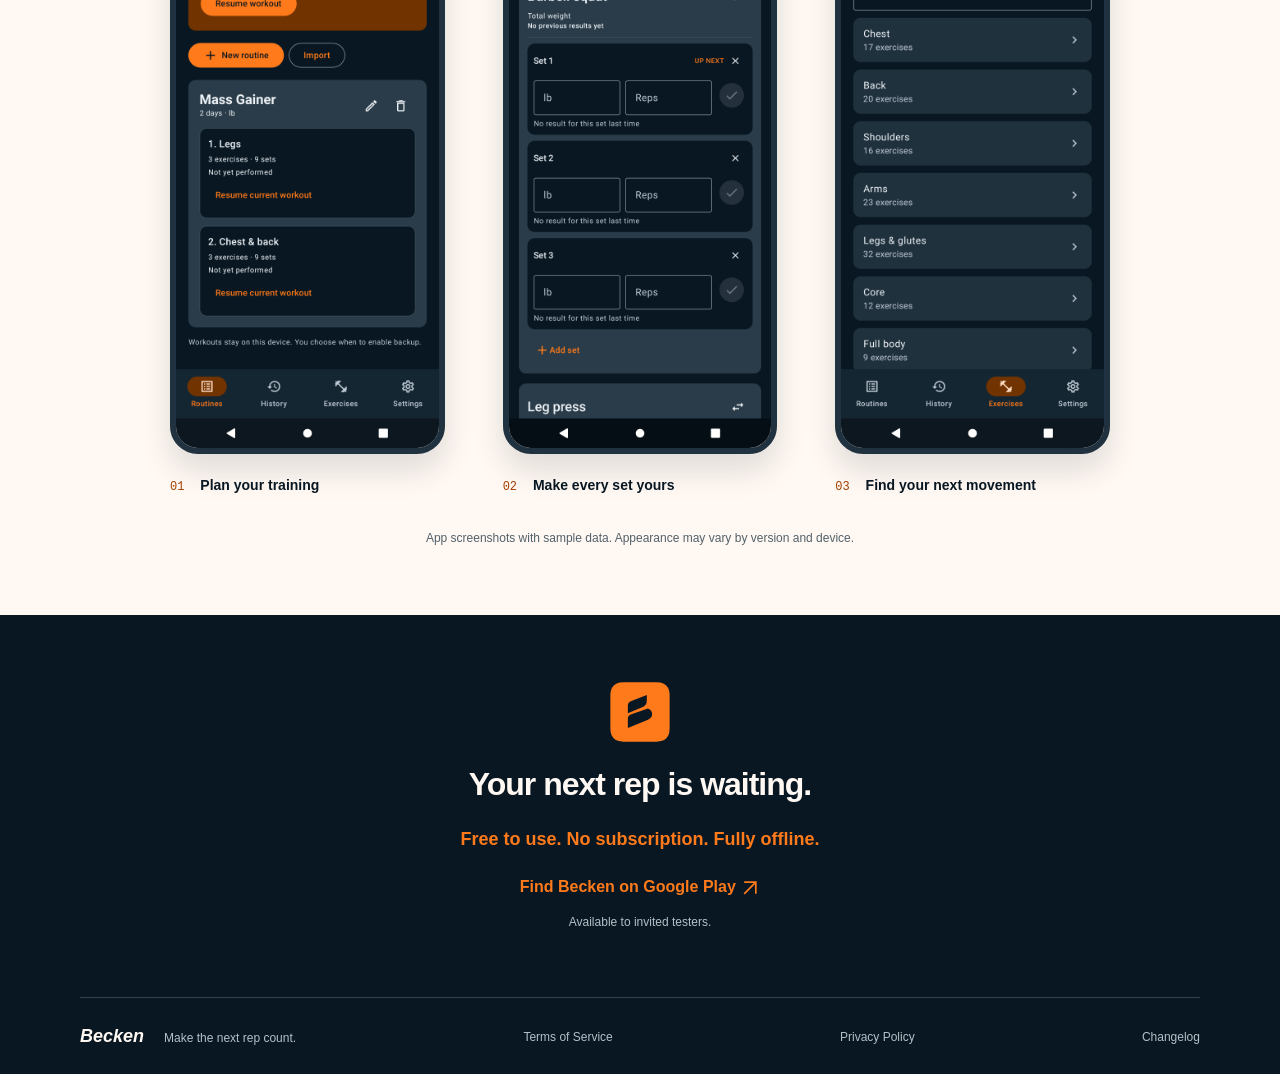
==== commit 12d2b3a4: "Add AI workout guide and shipped import schema pages" ====
--- a/index.html
+++ b/index.html
@@ -19,7 +19,7 @@
   <a class="skip-link" href="#main">Skip to content</a>
   <header class="site-header wrap">
     <a class="brand" href="./" aria-label="Becken home"><img src="assets/logo.svg" width="42" height="42" alt=""><span>Becken</span></a>
-    <nav aria-label="Main navigation"><a href="#screenshots">The app</a><a href="changelog/">Changelog</a><a href="terms/">Terms</a><a href="privacy/">Privacy</a></nav>
+    <nav aria-label="Main navigation"><a href="#screenshots">The app</a><a href="guides/ai-workouts/">AI workout guide</a><a href="changelog/">Changelog</a><a href="terms/">Terms</a><a href="privacy/">Privacy</a></nav>
   </header>
   <main id="main">
     <section class="hero wrap" aria-labelledby="headline">
--- a/styles.css
+++ b/styles.css
@@ -357,6 +357,15 @@
 .arrow { display: inline-block; vertical-align: middle; }
 .visual-caption .arrow { width: 12px; height: 12px; }
 
+/* Workout documentation keeps long schema rules and JSON within phone layouts. */
+.workout-guide { max-width:900px; }
+.workout-guide pre { max-width:100%; overflow:auto; padding:20px; border:1px solid var(--line); border-radius:12px; font-size:14px; line-height:1.6; }
+.workout-guide .ai-prompt { white-space:pre-wrap; overflow-wrap:anywhere; }
+.workout-guide .table-scroll { max-width:100%; overflow-x:auto; }
+.workout-guide table { width:100%; border-collapse:collapse; font-size:14px; }
+.workout-guide th, .workout-guide td { padding:12px; border-bottom:1px solid var(--line); text-align:left; vertical-align:top; overflow-wrap:anywhere; }
+.workout-guide td { min-width:180px; }
+
 /* Version history shares the landing page's Momentum palette and type. */
 .site-header { flex-wrap:wrap; gap:18px; }
 .site-header nav,.site-footer nav { display:flex; flex-wrap:wrap; gap:18px; }
